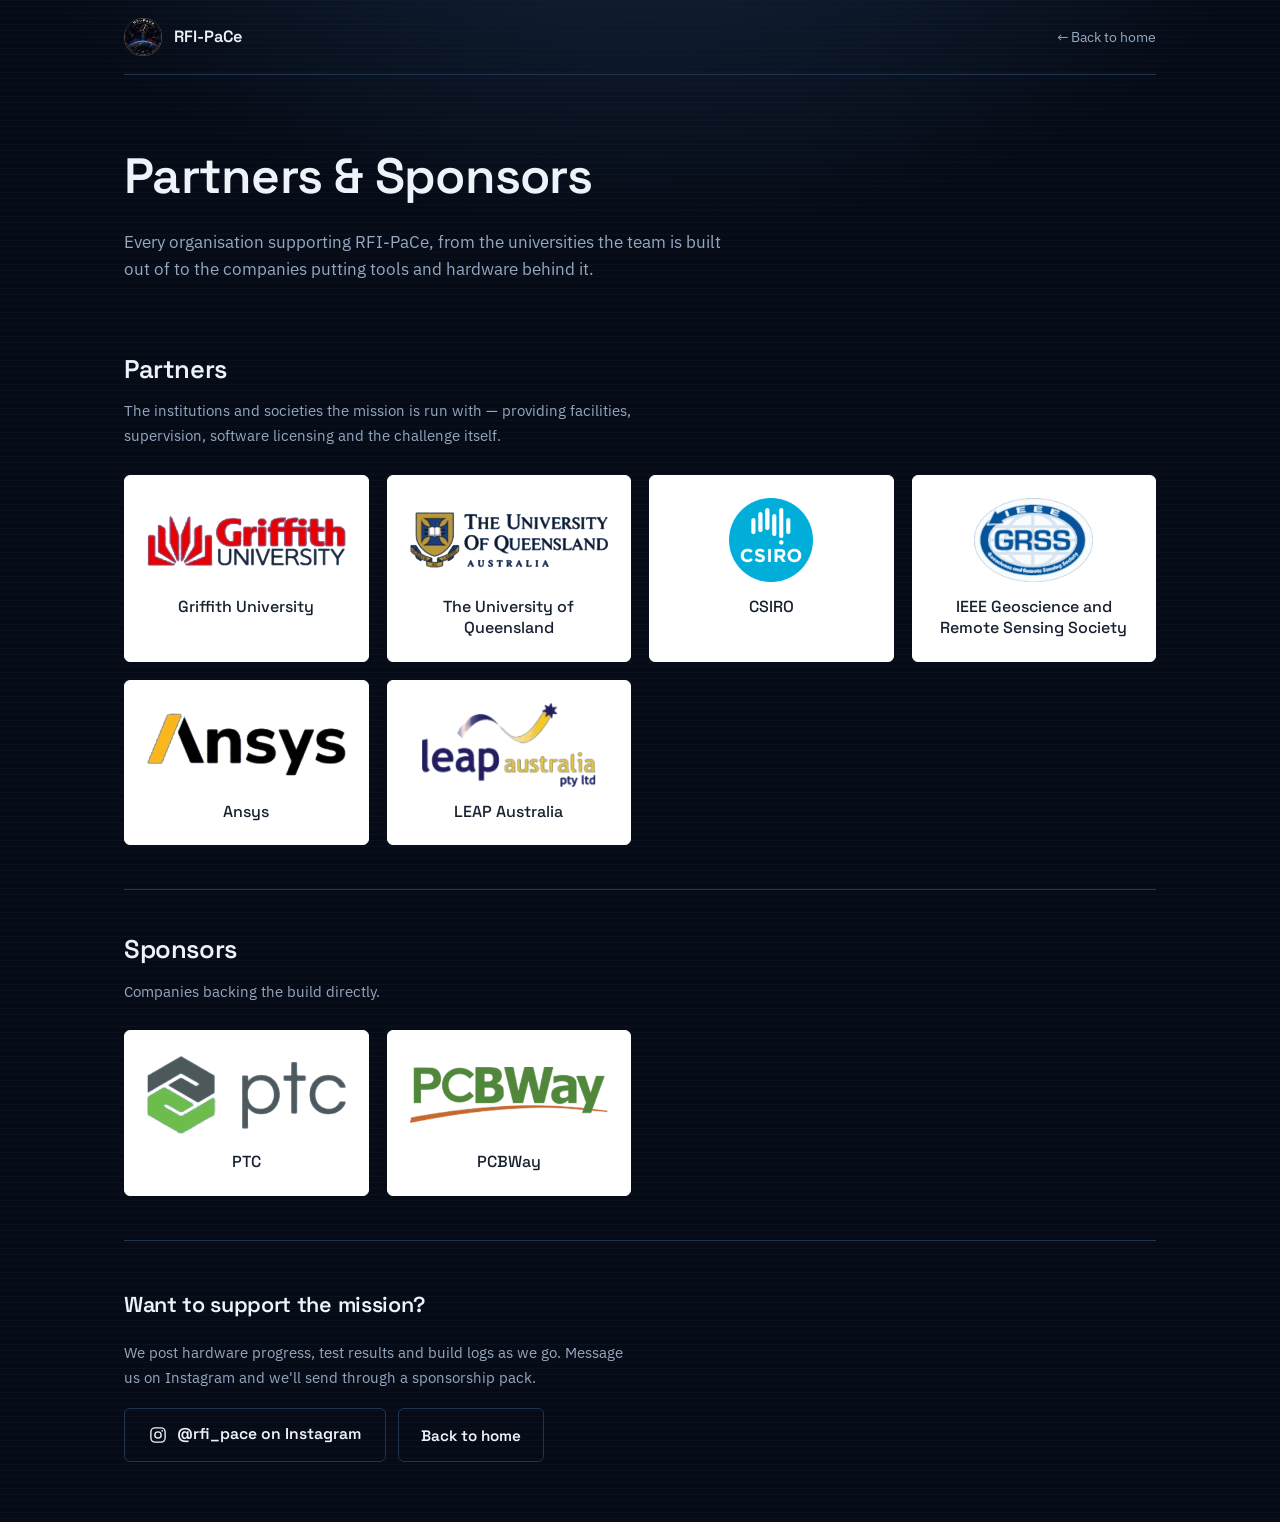
==== supporters.html @ 0c72b183 "Add files via upload" ====
<!DOCTYPE html>
<html lang="en-AU">
<head>
<meta charset="UTF-8">
<meta name="viewport" content="width=device-width, initial-scale=1.0">
<title>Partners &amp; Sponsors — RFI-PaCe</title>
<meta name="description" content="The universities, societies and companies supporting the RFI-PaCe PocketQube payload.">
<link rel="icon" href="assets/img/rfi-pace-logo.png">
<link rel="preconnect" href="https://fonts.googleapis.com">
<link rel="preconnect" href="https://fonts.gstatic.com" crossorigin>
<link href="https://fonts.googleapis.com/css2?family=Space+Grotesk:wght@500;600;700&family=IBM+Plex+Sans:wght@400;500;600&display=swap" rel="stylesheet">
<link rel="stylesheet" href="assets/css/style.css">
</head>
<body>

<div class="wrap">
  <nav class="site-nav">
    <a class="brand" href="index.html">
      <img src="assets/img/rfi-pace-logo.png" alt="">
      RFI-PaCe
    </a>
    <a class="back-link" href="index.html">&larr; Back to home</a>
  </nav>

  <header class="board-header">
    <h1>Partners &amp; Sponsors</h1>
    <p>
      Every organisation supporting RFI-PaCe, from the universities the team
      is built out of to the companies putting tools and hardware behind it.
    </p>
  </header>

  <section class="group-section">
    <div class="group-heading">
      <h2>Partners</h2>
    </div>
    <p class="group-blurb">
      The institutions and societies the mission is run with &mdash; providing
      facilities, supervision, software licensing and the challenge itself.
    </p>
    <div id="partners-grid"></div>
  </section>

  <section class="group-section">
    <div class="group-heading">
      <h2>Sponsors</h2>
    </div>
    <p class="group-blurb">
      Companies backing the build directly.
    </p>
    <div id="sponsors-grid"></div>
  </section>

  <footer class="board-footer">
    <h2>Want to support the mission?</h2>
    <p>
      We post hardware progress, test results and build logs as we go. Message us
      on Instagram and we'll send through a sponsorship pack.
    </p>
    <div class="footer-actions">
      <a class="btn btn-ig" href="https://www.instagram.com/rfi_pace/" target="_blank" rel="noopener">
        <svg viewBox="0 0 24 24" fill="none" stroke="currentColor" stroke-width="1.8" aria-hidden="true">
          <rect x="2.5" y="2.5" width="19" height="19" rx="5.5"></rect>
          <circle cx="12" cy="12" r="4.2"></circle>
          <circle cx="17.6" cy="6.4" r="1.15" fill="currentColor" stroke="none"></circle>
        </svg>
        @rfi_pace on Instagram
      </a>
      <a class="btn btn-secondary" href="index.html">Back to home</a>
    </div>
  </footer>
</div>

<script src="assets/js/supporters.js"></script>
<script src="assets/js/render-board.js"></script>
</body>
</html>
---- assets/css/style.css ----
/* ===================================================================
   RFI-PaCe — Partners & Sponsors site
   Palette taken from the mission patch: deep orbital navy, the gold
   ring of the patch as the accent, and the cyan downlink beam as a
   secondary signal colour.
   =================================================================== */

:root {
  --void: #060b16;
  --void-deep: #03060d;
  --panel: #0e1729;
  --panel-raised: #142238;
  --line: #22344f;
  --line-soft: #101c2e;

  --ink: #eef3fa;
  --ink-muted: #96a7c0;
  --ink-faint: #64748f;

  --accent: #e3ae4b;        /* patch ring gold */
  --accent-bright: #f5c667;
  --signal: #4fc3e8;        /* downlink beam cyan */

  --font-display: "Space Grotesk", "Helvetica Neue", Arial, sans-serif;
  --font-body: "IBM Plex Sans", -apple-system, BlinkMacSystemFont, "Segoe UI", sans-serif;

  --radius: 6px;
  --max-width: 1080px;
}

* { box-sizing: border-box; }

html { scroll-behavior: smooth; }

body {
  margin: 0;
  background:
    radial-gradient(900px 520px at 50% -140px, #16253d 0%, rgba(22, 37, 61, 0) 70%),
    repeating-linear-gradient(
      to bottom,
      rgba(79, 195, 232, 0.035) 0px,
      rgba(79, 195, 232, 0.035) 1px,
      transparent 1px,
      transparent 6px
    ),
    var(--void);
  color: var(--ink);
  font-family: var(--font-body);
  line-height: 1.65;
  -webkit-font-smoothing: antialiased;
}

a { color: inherit; }

:focus-visible {
  outline: 2px solid var(--signal);
  outline-offset: 3px;
}

h1, h2, h3 {
  font-family: var(--font-display);
  font-weight: 600;
  letter-spacing: -0.015em;
  margin: 0;
}

p { margin: 0; color: var(--ink-muted); }

.wrap {
  max-width: var(--max-width);
  margin: 0 auto;
  padding: 0 24px;
}

/* --- Top nav --- */
.site-nav {
  display: flex;
  align-items: center;
  justify-content: space-between;
  padding: 18px 0;
  border-bottom: 1px solid var(--line);
}
.site-nav .brand {
  display: flex;
  align-items: center;
  gap: 12px;
  font-family: var(--font-display);
  font-size: 1.02rem;
  font-weight: 600;
  text-decoration: none;
  color: var(--ink);
}
.site-nav .brand img { height: 38px; width: auto; display: block; }
.site-nav .back-link {
  font-size: 0.9rem;
  color: var(--ink-muted);
  text-decoration: none;
  border-bottom: 1px solid transparent;
}
.site-nav .back-link:hover { color: var(--accent); border-color: var(--accent); }

/* --- Buttons --- */
.btn {
  display: inline-flex;
  align-items: center;
  gap: 10px;
  font-family: var(--font-display);
  font-weight: 600;
  text-decoration: none;
  border-radius: var(--radius);
  border: 1px solid transparent;
  cursor: pointer;
  transition: background-color 0.15s ease, border-color 0.15s ease, color 0.15s ease;
}
.btn-primary {
  background: var(--accent);
  color: #1a1206;
  padding: 16px 34px;
  font-size: 1.08rem;
}
.btn-primary:hover { background: var(--accent-bright); }
.btn-secondary {
  background: transparent;
  border-color: var(--line);
  color: var(--ink);
  padding: 12px 22px;
  font-size: 0.95rem;
}
.btn-secondary:hover { border-color: var(--signal); color: var(--signal); }

.btn-ig {
  background: transparent;
  border-color: var(--line);
  color: var(--ink);
  padding: 13px 24px;
  font-size: 0.98rem;
}
.btn-ig svg { width: 18px; height: 18px; flex-shrink: 0; }
.btn-ig:hover { border-color: var(--accent); color: var(--accent); }

/* =========================== LANDING =========================== */

.hero {
  min-height: 92vh;
  display: flex;
  flex-direction: column;
  align-items: center;
  justify-content: center;
  text-align: center;
  padding: 56px 24px 40px;
}

.hero .patch {
  width: 200px;
  height: 200px;
  margin-bottom: 26px;
  filter: drop-shadow(0 0 34px rgba(227, 174, 75, 0.22));
}
.hero .patch img { width: 100%; height: 100%; object-fit: contain; display: block; }

.hero h1 {
  font-size: clamp(2.6rem, 7vw, 4.4rem);
  line-height: 1.02;
  margin-bottom: 10px;
}
.hero .mission-line {
  font-family: var(--font-display);
  color: var(--accent);
  font-size: clamp(0.95rem, 2.2vw, 1.08rem);
  font-weight: 500;
  margin-bottom: 30px;
}

/* The one piece of motion on the site: a receiver sweeping the band.
   It sits under the mission line and runs once on load. */
.trace {
  width: min(560px, 92%);
  height: 40px;
  margin-bottom: 36px;
}
.trace .baseline { stroke: var(--line); stroke-width: 1; }
.trace .spectrum {
  fill: none;
  stroke: var(--signal);
  stroke-width: 1.3;
  stroke-linejoin: round;
  opacity: 0.75;
}
.trace .sweep { stroke: var(--accent); stroke-width: 1.4; opacity: 0; }

@media (prefers-reduced-motion: no-preference) {
  .trace .sweep {
    animation: sweep 5s ease-in-out 0.6s 1 both;
  }
}
@keyframes sweep {
  0%   { transform: translateX(0);     opacity: 0; }
  8%   { opacity: 0.9; }
  90%  { opacity: 0.9; }
  100% { transform: translateX(560px); opacity: 0; }
}

.hero .summary {
  max-width: 62ch;
  font-size: 1.06rem;
  color: var(--ink-muted);
  margin-bottom: 38px;
}
.hero .summary strong { color: var(--ink); font-weight: 600; }
.hero .summary + .summary { margin-top: -22px; }

.hero .cta-note {
  margin-top: 16px;
  font-size: 0.86rem;
  color: var(--ink-faint);
}

.hero-footer {
  padding: 24px 24px 44px;
  text-align: center;
  font-size: 0.82rem;
  color: var(--ink-faint);
}
.hero-footer a { color: var(--ink-faint); text-decoration: underline; text-underline-offset: 3px; }
.hero-footer a:hover { color: var(--accent); }

/* =========================== BOARD =========================== */

.board-header {
  padding: 60px 0 26px;
  max-width: 62ch;
}
.board-header h1 { font-size: clamp(2.1rem, 5vw, 3.1rem); margin-bottom: 12px; }
.board-header p { font-size: 1.04rem; }

.group-section { padding: 38px 0 44px; }
.group-section + .group-section { border-top: 1px solid var(--line); }

.group-heading {
  display: flex;
  align-items: baseline;
  gap: 14px;
  margin-bottom: 8px;
}
.group-heading h2 { font-size: 1.6rem; }
.group-blurb {
  font-size: 0.96rem;
  max-width: 58ch;
  margin-bottom: 26px;
}

/* auto-fill (not auto-fit) keeps the empty tracks, so a group holding a
   single card renders it at normal card width instead of stretching it
   across the whole row. */
.card-grid {
  display: grid;
  gap: 18px;
  grid-template-columns: repeat(auto-fill, minmax(230px, 1fr));
}

.supporter-card {
  background: var(--panel);
  border: 1px solid var(--line-soft);
  padding: 22px;
  display: flex;
  flex-direction: column;
  align-items: center;
  text-align: center;
  gap: 14px;
  text-decoration: none;
  color: inherit;
  border-radius: var(--radius);
  transition: border-color 0.15s ease, background-color 0.15s ease;
}
a.supporter-card:hover { border-color: var(--accent); }
a.supporter-card:hover .supporter-name { color: var(--accent); }

/* Tile background for logos that need a specific backing colour */
.supporter-card.bg-white { background: #ffffff; border-color: #ffffff; }
.supporter-card.bg-white .supporter-name { color: #16202f; }
a.supporter-card.bg-white:hover .supporter-name { color: #8a6a15; }
.supporter-card.bg-black { background: #05070c; border-color: var(--line); }

.supporter-card .logo-slot {
  width: 100%;
  height: 84px;
  display: flex;
  align-items: center;
  justify-content: center;
}
.supporter-card .logo-slot img {
  max-width: 100%;
  max-height: 100%;
  object-fit: contain;
}
.supporter-card .logo-placeholder {
  width: 100%;
  height: 100%;
  border: 1px dashed var(--line);
  border-radius: var(--radius);
  display: flex;
  align-items: center;
  justify-content: center;
  color: var(--ink-faint);
  font-size: 0.78rem;
  padding: 6px;
}

.supporter-card .supporter-name {
  font-family: var(--font-display);
  font-size: 1rem;
  font-weight: 500;
  line-height: 1.35;
  color: var(--ink);
}
.supporter-card .supporter-note {
  font-size: 0.82rem;
  color: var(--ink-faint);
  margin-top: -6px;
}
.supporter-card.bg-white .supporter-note { color: #5a6b83; }

.board-footer {
  padding: 46px 0 60px;
  border-top: 1px solid var(--line);
  display: flex;
  flex-direction: column;
  align-items: flex-start;
  gap: 18px;
}
.board-footer h2 { font-size: 1.35rem; }
.board-footer p { font-size: 0.95rem; max-width: 56ch; }
.board-footer .footer-actions { display: flex; flex-wrap: wrap; gap: 12px; }

@media (max-width: 560px) {
  .site-nav { flex-direction: column; gap: 12px; align-items: flex-start; }
  .board-header { padding-top: 40px; }
  .group-heading { flex-wrap: wrap; }
  .hero .patch { width: 158px; height: 158px; }
  .card-grid { grid-template-columns: repeat(auto-fill, minmax(150px, 1fr)); }
}
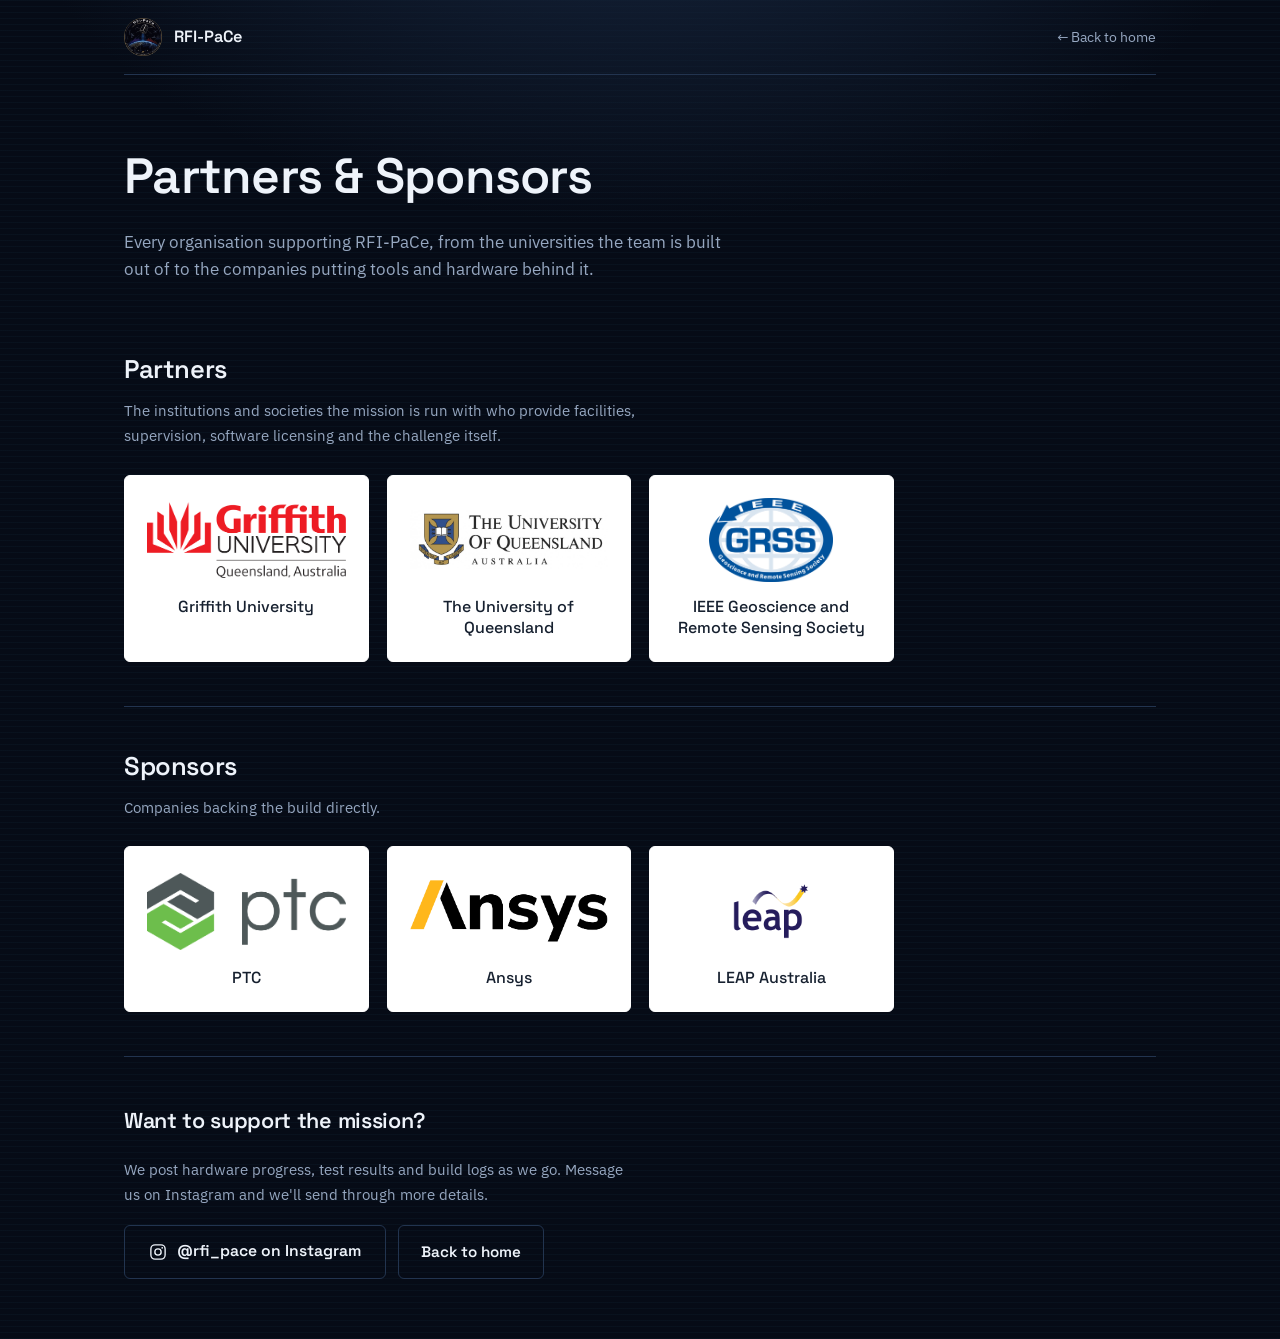
==== commit 1b52136e: "Update supporters.html" ====
--- a/supporters.html
+++ b/supporters.html
@@ -35,7 +35,7 @@
       <h2>Partners</h2>
     </div>
     <p class="group-blurb">
-      The institutions and societies the mission is run with &mdash; providing
+      The institutions and societies the mission is run with who provide
       facilities, supervision, software licensing and the challenge itself.
     </p>
     <div id="partners-grid"></div>
@@ -54,8 +54,7 @@
   <footer class="board-footer">
     <h2>Want to support the mission?</h2>
     <p>
-      We post hardware progress, test results and build logs as we go. Message us
-      on Instagram and we'll send through a sponsorship pack.
+      We post hardware progress, test results and build logs as we go. Message us on Instagram and we'll send through more details.
     </p>
     <div class="footer-actions">
       <a class="btn btn-ig" href="https://www.instagram.com/rfi_pace/" target="_blank" rel="noopener">
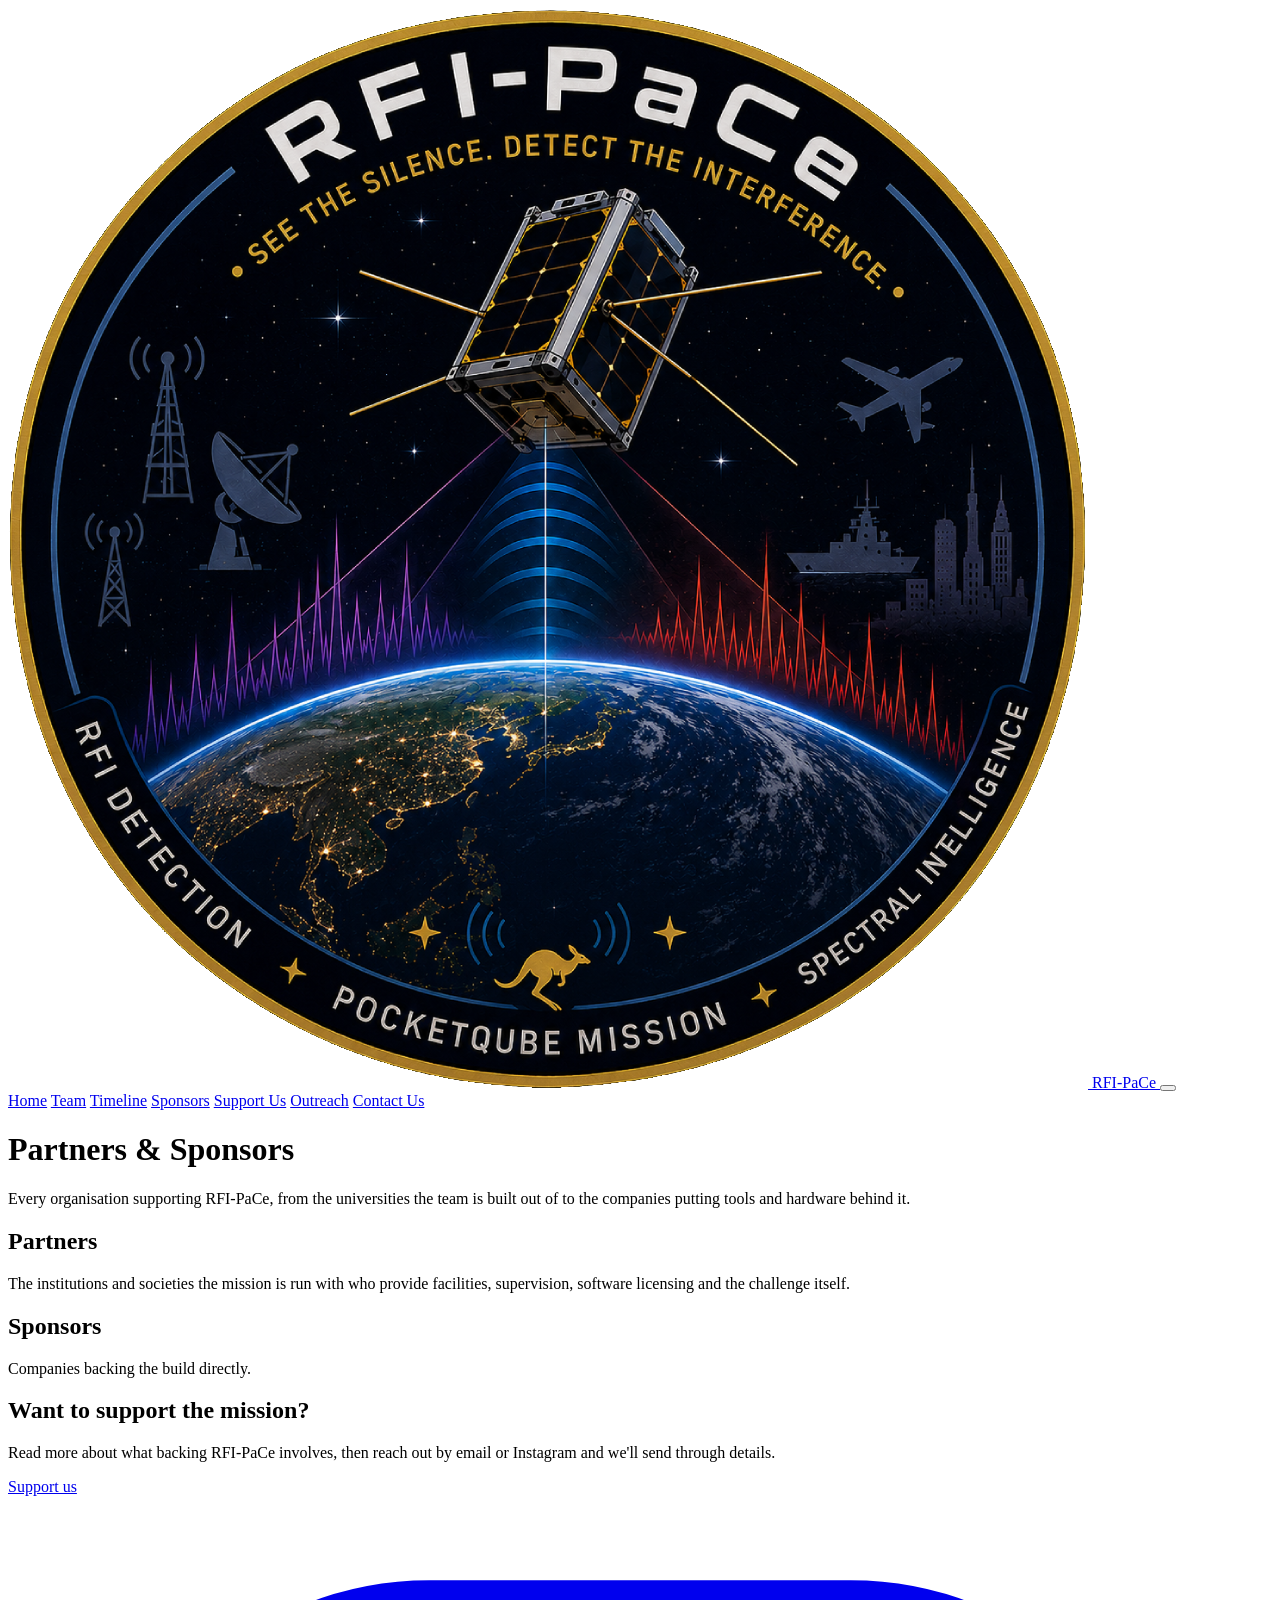
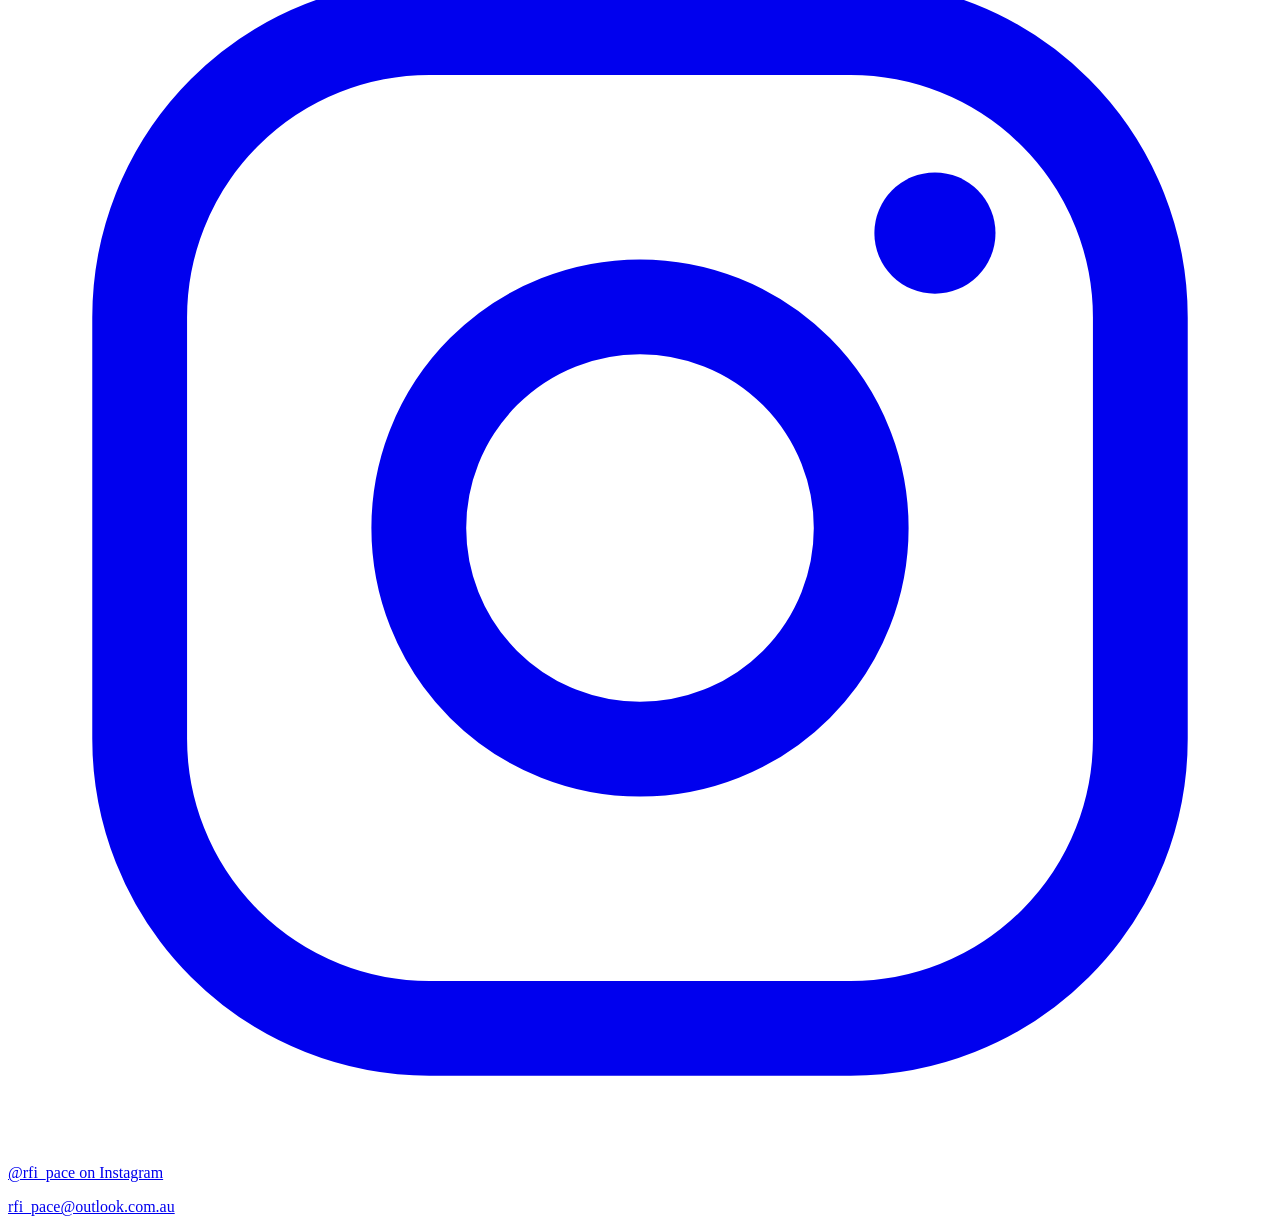
==== commit 4c480acf: "Add files via upload" ====
--- a/supporters.html
+++ b/supporters.html
@@ -11,17 +11,31 @@
 <link href="https://fonts.googleapis.com/css2?family=Space+Grotesk:wght@500;600;700&family=IBM+Plex+Sans:wght@400;500;600&display=swap" rel="stylesheet">
 <link rel="stylesheet" href="assets/css/style.css">
 </head>
-<body>
+<body data-page="sponsors">
 
-<div class="wrap">
-  <nav class="site-nav">
+<header class="site-header">
+  <div class="site-header-inner">
     <a class="brand" href="index.html">
       <img src="assets/img/rfi-pace-logo.png" alt="">
       RFI-PaCe
     </a>
-    <a class="back-link" href="index.html">&larr; Back to home</a>
-  </nav>
+    <button class="nav-toggle" id="navToggle" type="button" aria-expanded="false" aria-controls="siteNav" aria-label="Open menu">
+      <span></span><span></span><span></span>
+    </button>
+  </div>
+</header>
+<div class="nav-backdrop" id="navBackdrop"></div>
+<nav class="site-nav" id="siteNav" aria-label="Primary">
+  <a href="index.html" data-page="home">Home</a>
+  <a href="team.html" data-page="team">Team</a>
+  <a href="timeline.html" data-page="timeline">Timeline</a>
+  <a href="supporters.html" data-page="sponsors">Sponsors</a>
+  <a href="support-us.html" data-page="support">Support Us</a>
+  <a href="outreach.html" data-page="outreach">Outreach</a>
+  <a href="contact.html" data-page="contact">Contact Us</a>
+</nav>
 
+<div class="wrap">
   <header class="board-header">
     <h1>Partners &amp; Sponsors</h1>
     <p>
@@ -54,9 +68,11 @@
   <footer class="board-footer">
     <h2>Want to support the mission?</h2>
     <p>
-      We post hardware progress, test results and build logs as we go. Message us on Instagram and we'll send through more details.
+      Read more about what backing RFI-PaCe involves, then reach out by
+      email or Instagram and we'll send through details.
     </p>
     <div class="footer-actions">
+      <a class="btn btn-secondary" href="support-us.html">Support us</a>
       <a class="btn btn-ig" href="https://www.instagram.com/rfi_pace/" target="_blank" rel="noopener">
         <svg viewBox="0 0 24 24" fill="none" stroke="currentColor" stroke-width="1.8" aria-hidden="true">
           <rect x="2.5" y="2.5" width="19" height="19" rx="5.5"></rect>
@@ -65,12 +81,13 @@
         </svg>
         @rfi_pace on Instagram
       </a>
-      <a class="btn btn-secondary" href="index.html">Back to home</a>
     </div>
+    <p class="footer-email"><a href="mailto:rfi_pace@outlook.com.au">rfi_pace@outlook.com.au</a></p>
   </footer>
 </div>
 
 <script src="assets/js/supporters.js"></script>
 <script src="assets/js/render-board.js"></script>
+<script src="assets/js/nav.js"></script>
 </body>
 </html>
